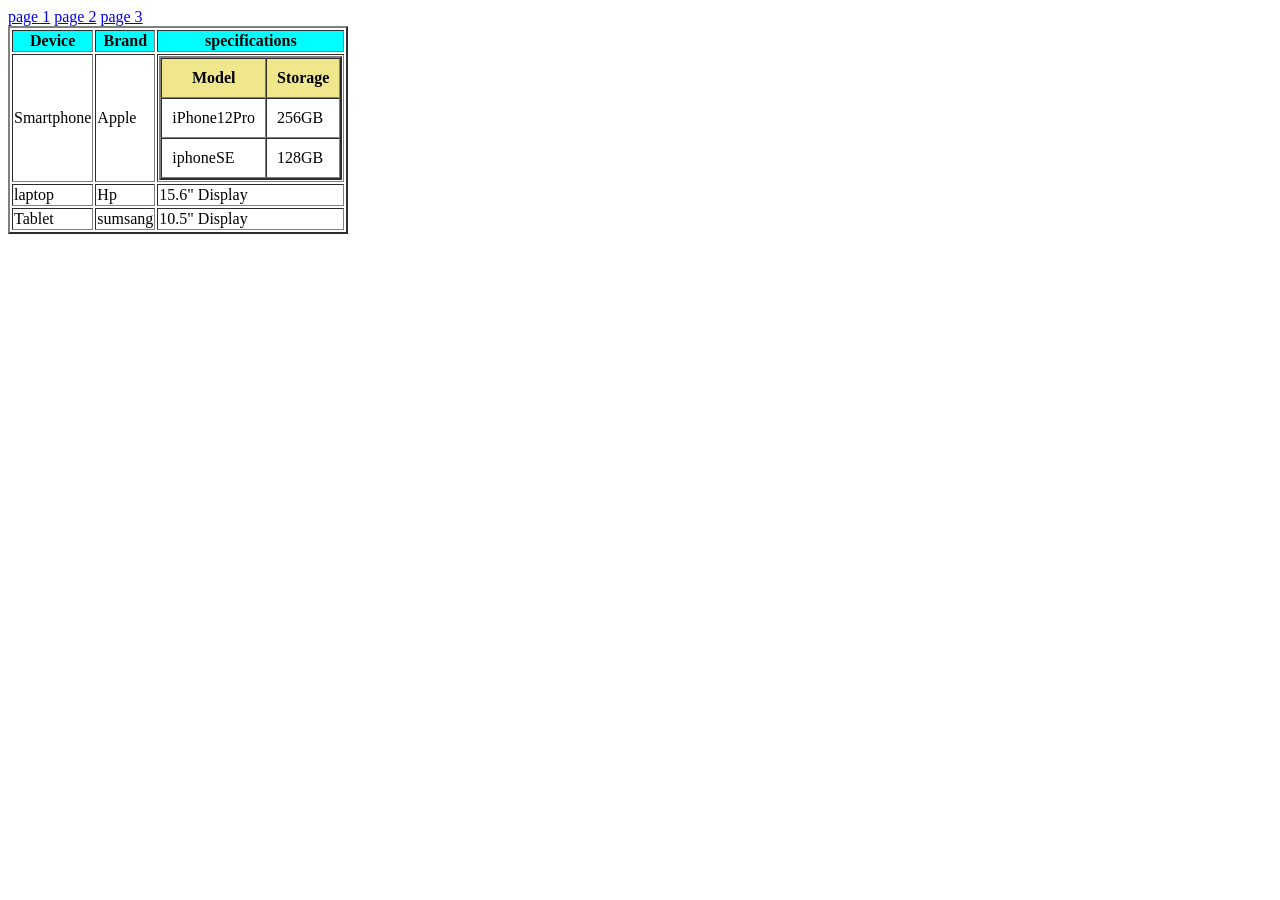
==== index.html @ 06aa97c8 "Add files via upload" ====
<!DOCTYPE html>
<html lang="en">
<head>
    
    <title> Assignment.04</title>
</head>
<body>
  <a href="pages/page 1.html"> page 1</a>
  <a href="pages/page 2.html">page 2</a>
  <a href="pages/page 3.html">page 3 </a>
  <br>
  <table border="2"
  cellspacing"0" cellspacing "10">
    <tr bgcolor="aqua">
        <i>
   <th>Device </th>
   <th>Brand</th> 
   <th>specifications</th> 
   </i>
     </tr>
     <tr>
         <center>
         <td>Smartphone</td>
       <td>Apple</td></center>
         <td>                <table border="2" cellspacing="0" cellpadding="10">
                    <tr bgcolor="khaki">
                       <i> <th>Model</th>
                        <th>Storage</th>
                        </i>
                    </tr>
                    <tr>
                        <td>iPhone12Pro</td>
                        <td>256GB</td>
                    </tr>
        
      
          <tr>
                
          </tr>
         <tr>
             <td>iphoneSE</td>
             <td>128GB</td>
            </tr>
            </td>
            </table>
            <tr>
                <td>laptop</td>
                <td>Hp</td>
                <center><td>15.6" Display</td></center>
              </tr>
              <tr>
                  <td>Tablet</td>
                  <td>sumsang</td>
                  <td>10.5" Display</td>
              </tr>
       </tr>  
     </table>
</body>
</html>
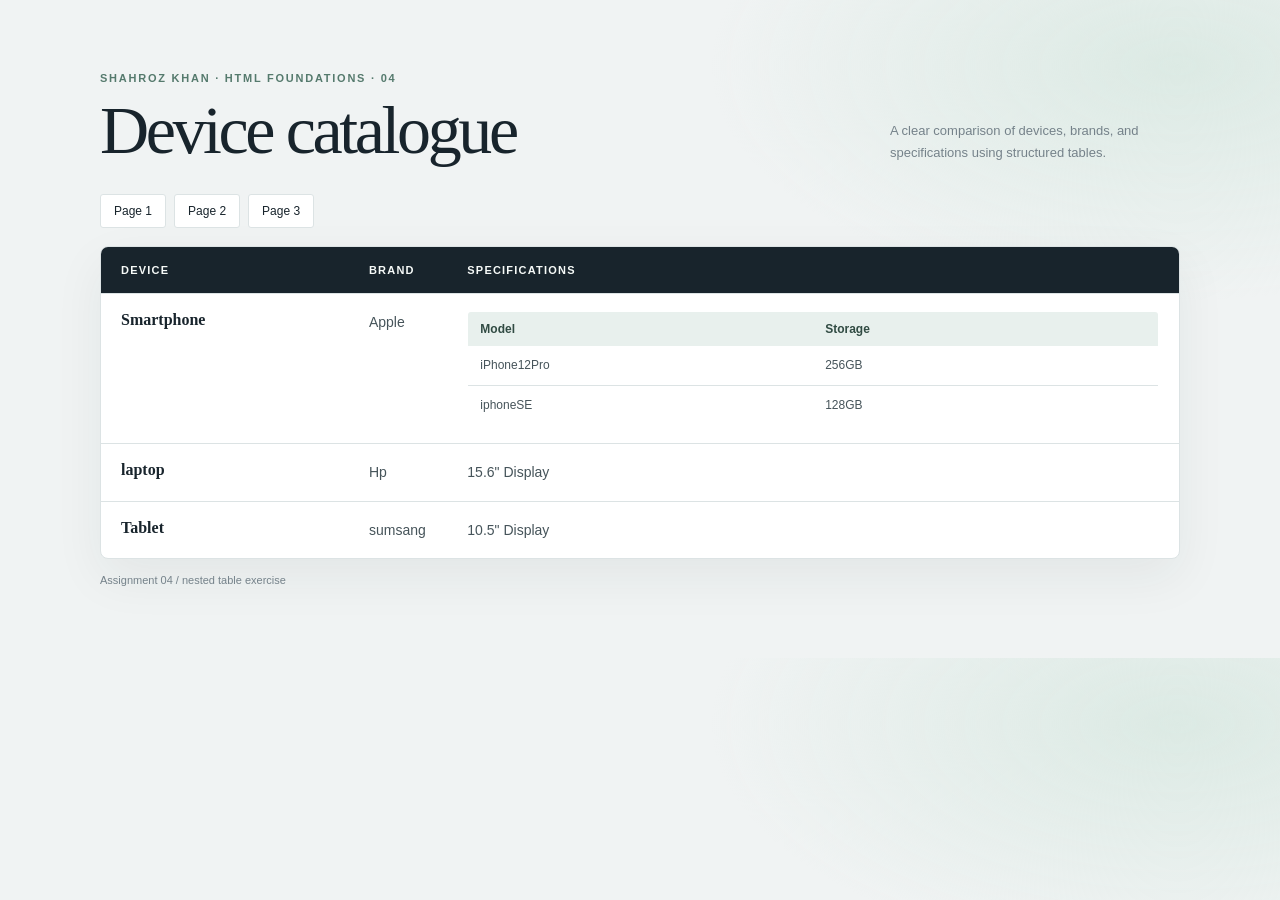
==== commit 1dd8e515: "Refresh assignment page design Co-authored-by: Copilot <223556219+Copilot@users.noreply.github.com>" ====
--- a/index.html
+++ b/index.html
@@ -1,59 +1,63 @@
 <!DOCTYPE html>
 <html lang="en">
 <head>
-    
-    <title> Assignment.04</title>
+  <meta charset="UTF-8">
+  <meta name="viewport" content="width=device-width, initial-scale=1.0">
+  <meta name="theme-color" content="#18242c">
+  <title>Assignment 04 — Device Catalogue</title>
+  <style>
+    :root{--ink:#18242c;--muted:#75828a;--paper:#f0f3f3;--line:#dce3e4;--accent:#b4d2c8;--surface:#fff}
+    *{box-sizing:border-box}
+    body{margin:0;background:radial-gradient(ellipse at 92% 10%,#dceae4 0,transparent 28%),var(--paper);color:var(--ink);font-family:Georgia,"Times New Roman",serif}
+    main{width:min(1080px,calc(100% - 32px));margin:auto;padding:clamp(28px,6vw,72px) 0}
+    .top{display:flex;align-items:end;justify-content:space-between;gap:24px;margin-bottom:30px}
+    .eyebrow{margin:0;color:#557a6d;font:700 11px Arial,sans-serif;letter-spacing:.16em;text-transform:uppercase}
+    h1{margin:12px 0 0;font-size:clamp(40px,7vw,68px);font-weight:500;line-height:1;letter-spacing:-.05em}
+    .description{max-width:290px;margin:0;color:var(--muted);font:13px/1.7 Arial,sans-serif}
+    nav{display:flex;flex-wrap:wrap;gap:8px;margin-bottom:18px}
+    nav a{padding:9px 13px;border:1px solid var(--line);border-radius:3px;background:#fff;color:var(--ink);text-decoration:none;font:12px Arial,sans-serif}
+    nav a:hover,nav a:focus-visible{border-color:#6a9989;outline:none}
+    .table-wrap{overflow-x:auto;border:1px solid var(--line);border-radius:8px;background:var(--surface);box-shadow:0 18px 50px #192a3110}
+    table{width:100%;min-width:680px;border-collapse:collapse;text-align:left}
+    th,td{padding:17px 20px;border-bottom:1px solid var(--line);vertical-align:top}
+    thead th{background:#18242c;color:#f6faf8;font:700 11px Arial,sans-serif;letter-spacing:.11em;text-transform:uppercase}
+    tbody th{width:23%;font-size:16px;font-weight:600}
+    tbody td{font:14px/1.6 Arial,sans-serif;color:#46545a}
+    tbody tr:last-child>*{border-bottom:0}
+    tbody tr:hover{background:#f7faf8}
+    .models{width:100%;border:1px solid var(--line);border-radius:4px;overflow:hidden;border-collapse:collapse}
+    .models th,.models td{padding:10px 12px;border-bottom:1px solid var(--line);font-size:12px}
+    .models th{background:#e8f0ed;color:#314b43;text-transform:none;letter-spacing:0}
+    .models tr:last-child td{border-bottom:0}
+    .foot{margin:15px 0 0;color:var(--muted);font:11px Arial,sans-serif}
+    @media(max-width:600px){.top{align-items:flex-start;flex-direction:column}.description{max-width:none}}
+  </style>
 </head>
 <body>
-  <a href="pages/page 1.html"> page 1</a>
-  <a href="pages/page 2.html">page 2</a>
-  <a href="pages/page 3.html">page 3 </a>
-  <br>
-  <table border="2"
-  cellspacing"0" cellspacing "10">
-    <tr bgcolor="aqua">
-        <i>
-   <th>Device </th>
-   <th>Brand</th> 
-   <th>specifications</th> 
-   </i>
-     </tr>
-     <tr>
-         <center>
-         <td>Smartphone</td>
-       <td>Apple</td></center>
-         <td>                <table border="2" cellspacing="0" cellpadding="10">
-                    <tr bgcolor="khaki">
-                       <i> <th>Model</th>
-                        <th>Storage</th>
-                        </i>
-                    </tr>
-                    <tr>
-                        <td>iPhone12Pro</td>
-                        <td>256GB</td>
-                    </tr>
-        
-      
+  <main>
+    <header class="top">
+      <div><p class="eyebrow">Shahroz Khan · HTML foundations · 04</p><h1>Device catalogue</h1></div>
+      <p class="description">A clear comparison of devices, brands, and specifications using structured tables.</p>
+    </header>
+    <nav aria-label="Assignment pages">
+      <a href="pages/page 1.html">Page 1</a>
+      <a href="pages/page 2.html">Page 2</a>
+      <a href="pages/page 3.html">Page 3</a>
+    </nav>
+    <div class="table-wrap">
+      <table>
+        <thead><tr><th scope="col">Device</th><th scope="col">Brand</th><th scope="col">Specifications</th></tr></thead>
+        <tbody>
           <tr>
-                
+            <th scope="row">Smartphone</th><td>Apple</td>
+            <td><table class="models"><thead><tr><th scope="col">Model</th><th scope="col">Storage</th></tr></thead><tbody><tr><td>iPhone12Pro</td><td>256GB</td></tr><tr><td>iphoneSE</td><td>128GB</td></tr></tbody></table></td>
           </tr>
-         <tr>
-             <td>iphoneSE</td>
-             <td>128GB</td>
-            </tr>
-            </td>
-            </table>
-            <tr>
-                <td>laptop</td>
-                <td>Hp</td>
-                <center><td>15.6" Display</td></center>
-              </tr>
-              <tr>
-                  <td>Tablet</td>
-                  <td>sumsang</td>
-                  <td>10.5" Display</td>
-              </tr>
-       </tr>  
-     </table>
+          <tr><th scope="row">laptop</th><td>Hp</td><td>15.6&quot; Display</td></tr>
+          <tr><th scope="row">Tablet</th><td>sumsang</td><td>10.5&quot; Display</td></tr>
+        </tbody>
+      </table>
+    </div>
+    <p class="foot">Assignment 04 / nested table exercise</p>
+  </main>
 </body>
-</html>+</html>
